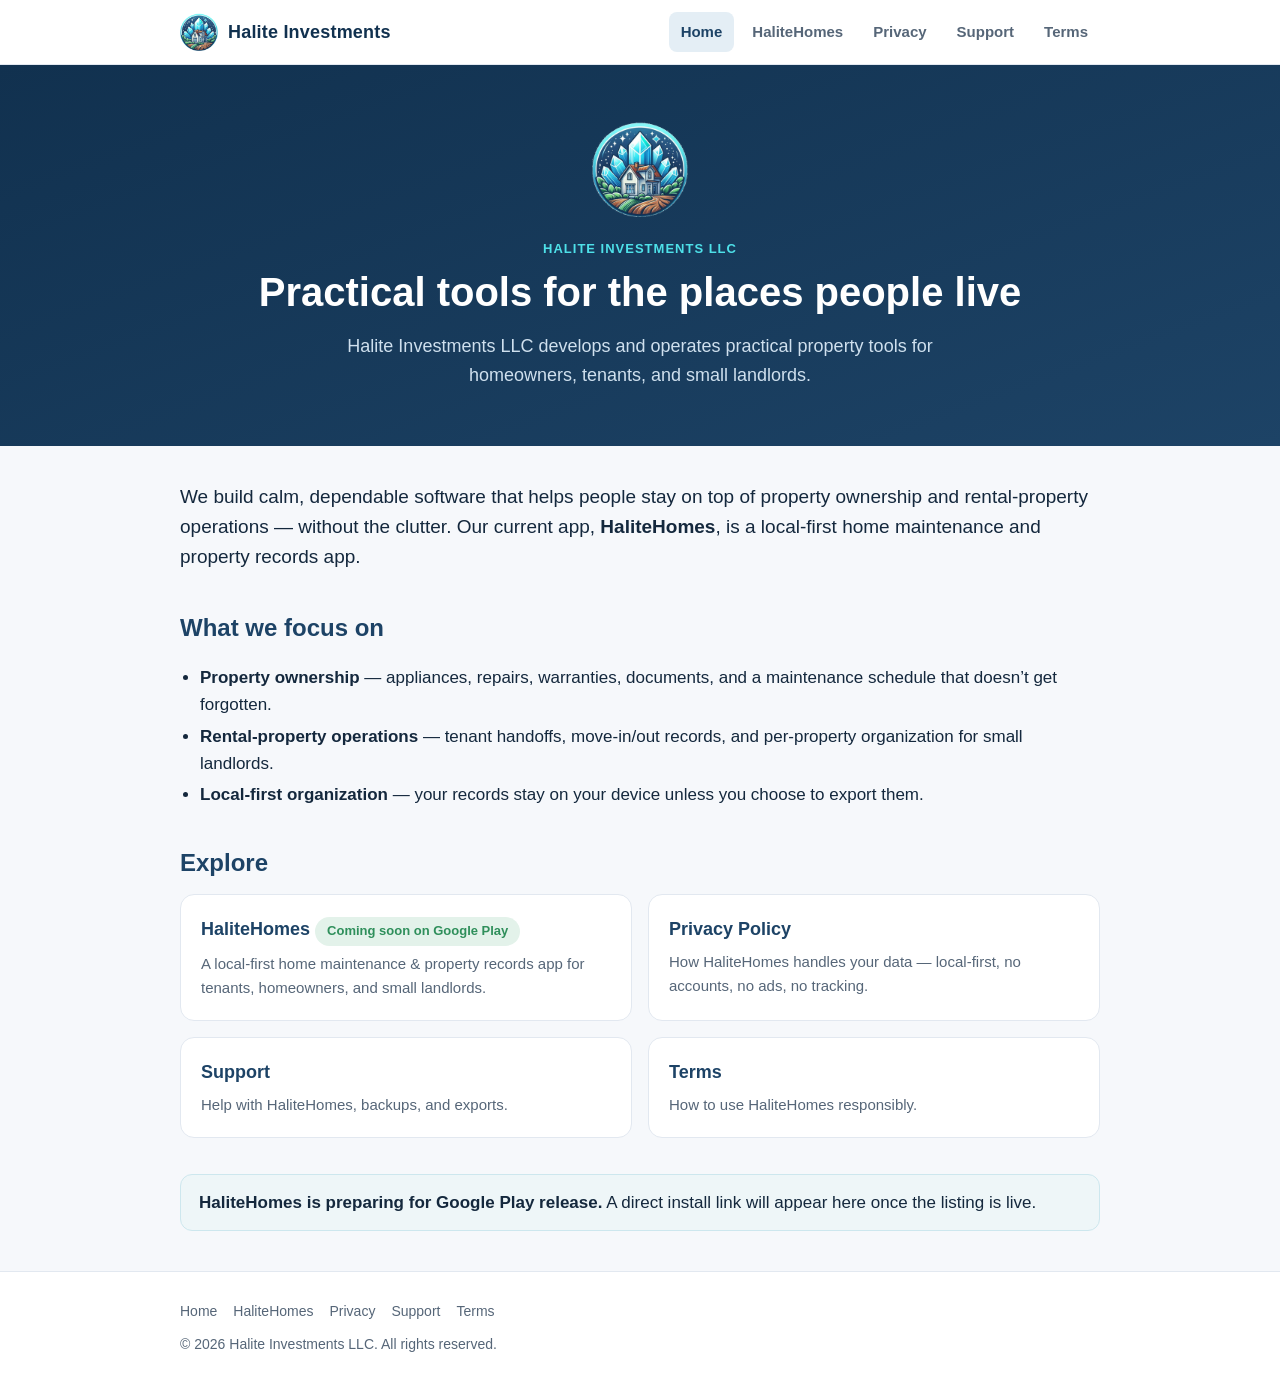
==== index.html @ 0be1e3b7 "Initial Halite Investments LLC static site (GitHub Pages) Static HTML/CSS site for haliteinvestments" ====
<!DOCTYPE html>
<html lang="en">
<head>
  <meta charset="utf-8" />
  <meta name="viewport" content="width=device-width, initial-scale=1" />
  <title>Halite Investments LLC — Practical property tools</title>
  <meta name="description" content="Halite Investments LLC develops and operates practical property tools for homeowners, tenants, and small landlords. HaliteHomes is our current app." />
  <link rel="canonical" href="https://haliteinvestments.com/" />
  <link rel="icon" href="/assets/favicon.png" type="image/png" />
  <link rel="apple-touch-icon" href="/assets/apple-touch-icon.png" />
  <link rel="stylesheet" href="/styles.css" />
  <meta property="og:type" content="website" />
  <meta property="og:site_name" content="Halite Investments LLC" />
  <meta property="og:title" content="Halite Investments LLC" />
  <meta property="og:description" content="Practical, local-first property tools for homeowners, tenants, and small landlords. HaliteHomes is our current app." />
  <meta property="og:url" content="https://haliteinvestments.com/" />
  <meta property="og:image" content="https://haliteinvestments.com/assets/og-image.png" />
  <meta name="twitter:card" content="summary_large_image" />
</head>
<body>
  <header class="site-header">
    <div class="wrap">
      <a class="brand" href="/"><img src="/assets/emblem.png" alt="Halite Investments emblem" /><b>Halite Investments</b></a>
      <nav class="nav" aria-label="Primary">
        <a href="/" aria-current="page">Home</a>
        <a href="/halitehomes/">HaliteHomes</a>
        <a href="/privacy/">Privacy</a>
        <a href="/support/">Support</a>
        <a href="/terms/">Terms</a>
      </nav>
    </div>
  </header>

  <section class="hero">
    <div class="wrap">
      <img class="emblem" src="/assets/emblem.png" alt="Halite Investments logo" />
      <p class="tag">Halite Investments LLC</p>
      <h1>Practical tools for the places people live</h1>
      <p>Halite Investments LLC develops and operates practical property tools for homeowners, tenants, and small landlords.</p>
    </div>
  </section>

  <main class="wrap">
    <section>
      <p class="lead">We build calm, dependable software that helps people stay on top of property ownership and rental-property operations — without the clutter. Our current app, <strong>HaliteHomes</strong>, is a local-first home maintenance and property records app.</p>
    </section>

    <section>
      <h2>What we focus on</h2>
      <ul>
        <li><strong>Property ownership</strong> — appliances, repairs, warranties, documents, and a maintenance schedule that doesn’t get forgotten.</li>
        <li><strong>Rental-property operations</strong> — tenant handoffs, move-in/out records, and per-property organization for small landlords.</li>
        <li><strong>Local-first organization</strong> — your records stay on your device unless you choose to export them.</li>
      </ul>
    </section>

    <section>
      <h2>Explore</h2>
      <div class="cards">
        <a class="card" href="/halitehomes/">
          <h3>HaliteHomes <span class="pill soon">Coming soon on Google Play</span></h3>
          <p>A local-first home maintenance &amp; property records app for tenants, homeowners, and small landlords.</p>
        </a>
        <a class="card" href="/privacy/">
          <h3>Privacy Policy</h3>
          <p>How HaliteHomes handles your data — local-first, no accounts, no ads, no tracking.</p>
        </a>
        <a class="card" href="/support/">
          <h3>Support</h3>
          <p>Help with HaliteHomes, backups, and exports.</p>
        </a>
        <a class="card" href="/terms/">
          <h3>Terms</h3>
          <p>How to use HaliteHomes responsibly.</p>
        </a>
      </div>
    </section>

    <section class="note">
      <strong>HaliteHomes is preparing for Google Play release.</strong> A direct
      install link will appear here once the listing is live.
    </section>
  </main>

  <footer class="site-footer">
    <div class="wrap">
      <div class="links">
        <a href="/">Home</a>
        <a href="/halitehomes/">HaliteHomes</a>
        <a href="/privacy/">Privacy</a>
        <a href="/support/">Support</a>
        <a href="/terms/">Terms</a>
      </div>
      <div>© <span id="y">2026</span> Halite Investments LLC. All rights reserved.</div>
    </div>
  </footer>
</body>
</html>
---- styles.css ----
/* Halite Investments LLC — static site styles.
   Brand: navy / blue / teal / aqua with subtle green, on a light surface.
   No external fonts or scripts. Mobile-first, accessible. */

:root {
  --navy: #11314f;
  --blue: #1d4366;
  --teal: #2dabca;
  --aqua: #4ee1e9;
  --green: #2f8f5b;
  --bg: #f6f8fb;
  --surface: #ffffff;
  --border: #e2e8f0;
  --text: #14283d;
  --muted: #566678;
  --maxw: 960px;
}

* { box-sizing: border-box; }

html { scroll-behavior: smooth; }

body {
  margin: 0;
  font-family: -apple-system, BlinkMacSystemFont, "Segoe UI", Roboto, Helvetica,
    Arial, sans-serif;
  color: var(--text);
  background: var(--bg);
  line-height: 1.6;
  font-size: 17px;
}

a { color: var(--blue); }
a:hover { color: var(--navy); }

.wrap { max-width: var(--maxw); margin: 0 auto; padding: 0 20px; }

/* Header */
.site-header {
  background: var(--surface);
  border-bottom: 1px solid var(--border);
  position: sticky;
  top: 0;
  z-index: 10;
}
.site-header .wrap {
  display: flex;
  align-items: center;
  justify-content: space-between;
  gap: 16px;
  min-height: 64px;
  flex-wrap: wrap;
}
.brand { display: flex; align-items: center; gap: 10px; text-decoration: none; color: var(--navy); }
.brand img { height: 38px; width: auto; }
.brand b { font-size: 18px; letter-spacing: 0.2px; }
.nav { display: flex; gap: 6px; flex-wrap: wrap; }
.nav a {
  text-decoration: none;
  color: var(--muted);
  padding: 8px 12px;
  border-radius: 8px;
  font-size: 15px;
  font-weight: 600;
}
.nav a:hover, .nav a[aria-current="page"] { background: #e4eef5; color: var(--blue); }

/* Hero */
.hero {
  background: linear-gradient(160deg, var(--navy), var(--blue));
  color: #fff;
  padding: 56px 0;
  text-align: center;
}
.hero img.emblem { height: 96px; width: auto; margin-bottom: 14px; }
.hero h1 { margin: 0 0 8px; font-size: clamp(28px, 5vw, 40px); }
.hero p { margin: 0 auto; max-width: 640px; color: #cfe0ee; font-size: 18px; }
.hero .tag { color: var(--aqua); font-weight: 700; letter-spacing: 1px; text-transform: uppercase; font-size: 13px; }

/* Sections */
main { padding: 40px 0 8px; }
section { margin-bottom: 36px; }
h2 { color: var(--blue); font-size: 24px; margin: 0 0 12px; }
h3 { color: var(--navy); font-size: 18px; margin: 18px 0 6px; }
.lead { font-size: 19px; color: var(--text); }
.muted { color: var(--muted); }
ul { padding-left: 20px; }
li { margin: 4px 0; }

/* Cards */
.cards { display: grid; grid-template-columns: 1fr; gap: 16px; }
@media (min-width: 680px) { .cards { grid-template-columns: 1fr 1fr; } }
.card {
  background: var(--surface);
  border: 1px solid var(--border);
  border-radius: 14px;
  padding: 20px;
  text-decoration: none;
  color: inherit;
  display: block;
}
.card:hover { border-color: var(--teal); }
.card h3 { margin-top: 0; color: var(--blue); }
.card p { margin: 6px 0 0; color: var(--muted); font-size: 15px; }

/* Persona / feature blocks */
.persona { border-left: 4px solid var(--teal); background: var(--surface); border-radius: 0 12px 12px 0; padding: 14px 18px; margin-bottom: 14px; border-top: 1px solid var(--border); border-right: 1px solid var(--border); border-bottom: 1px solid var(--border); }
.persona h3 { margin: 0 0 4px; }
.pill { display: inline-block; background: #e4eef5; color: var(--blue); border-radius: 999px; padding: 4px 12px; font-size: 13px; font-weight: 700; }
.pill.soon { background: #e3f2ea; color: var(--green); }

.note { background: #eef6f8; border: 1px solid #cde7ee; border-radius: 12px; padding: 14px 18px; }

/* Buttons */
.btn {
  display: inline-block;
  background: var(--blue);
  color: #fff;
  text-decoration: none;
  padding: 12px 20px;
  border-radius: 10px;
  font-weight: 700;
}
.btn:hover { background: var(--navy); color: #fff; }
.btn.secondary { background: #e4eef5; color: var(--blue); }

/* Footer */
.site-footer {
  border-top: 1px solid var(--border);
  background: var(--surface);
  margin-top: 40px;
  padding: 28px 0;
  color: var(--muted);
  font-size: 14px;
}
.site-footer .links { display: flex; gap: 16px; flex-wrap: wrap; margin-bottom: 10px; }
.site-footer a { color: var(--muted); text-decoration: none; }
.site-footer a:hover { color: var(--blue); }

/* Legal pages */
.legal h2 { margin-top: 28px; }
.legal p, .legal li { color: var(--text); }
.updated { color: var(--muted); font-size: 14px; }
.center { text-align: center; }
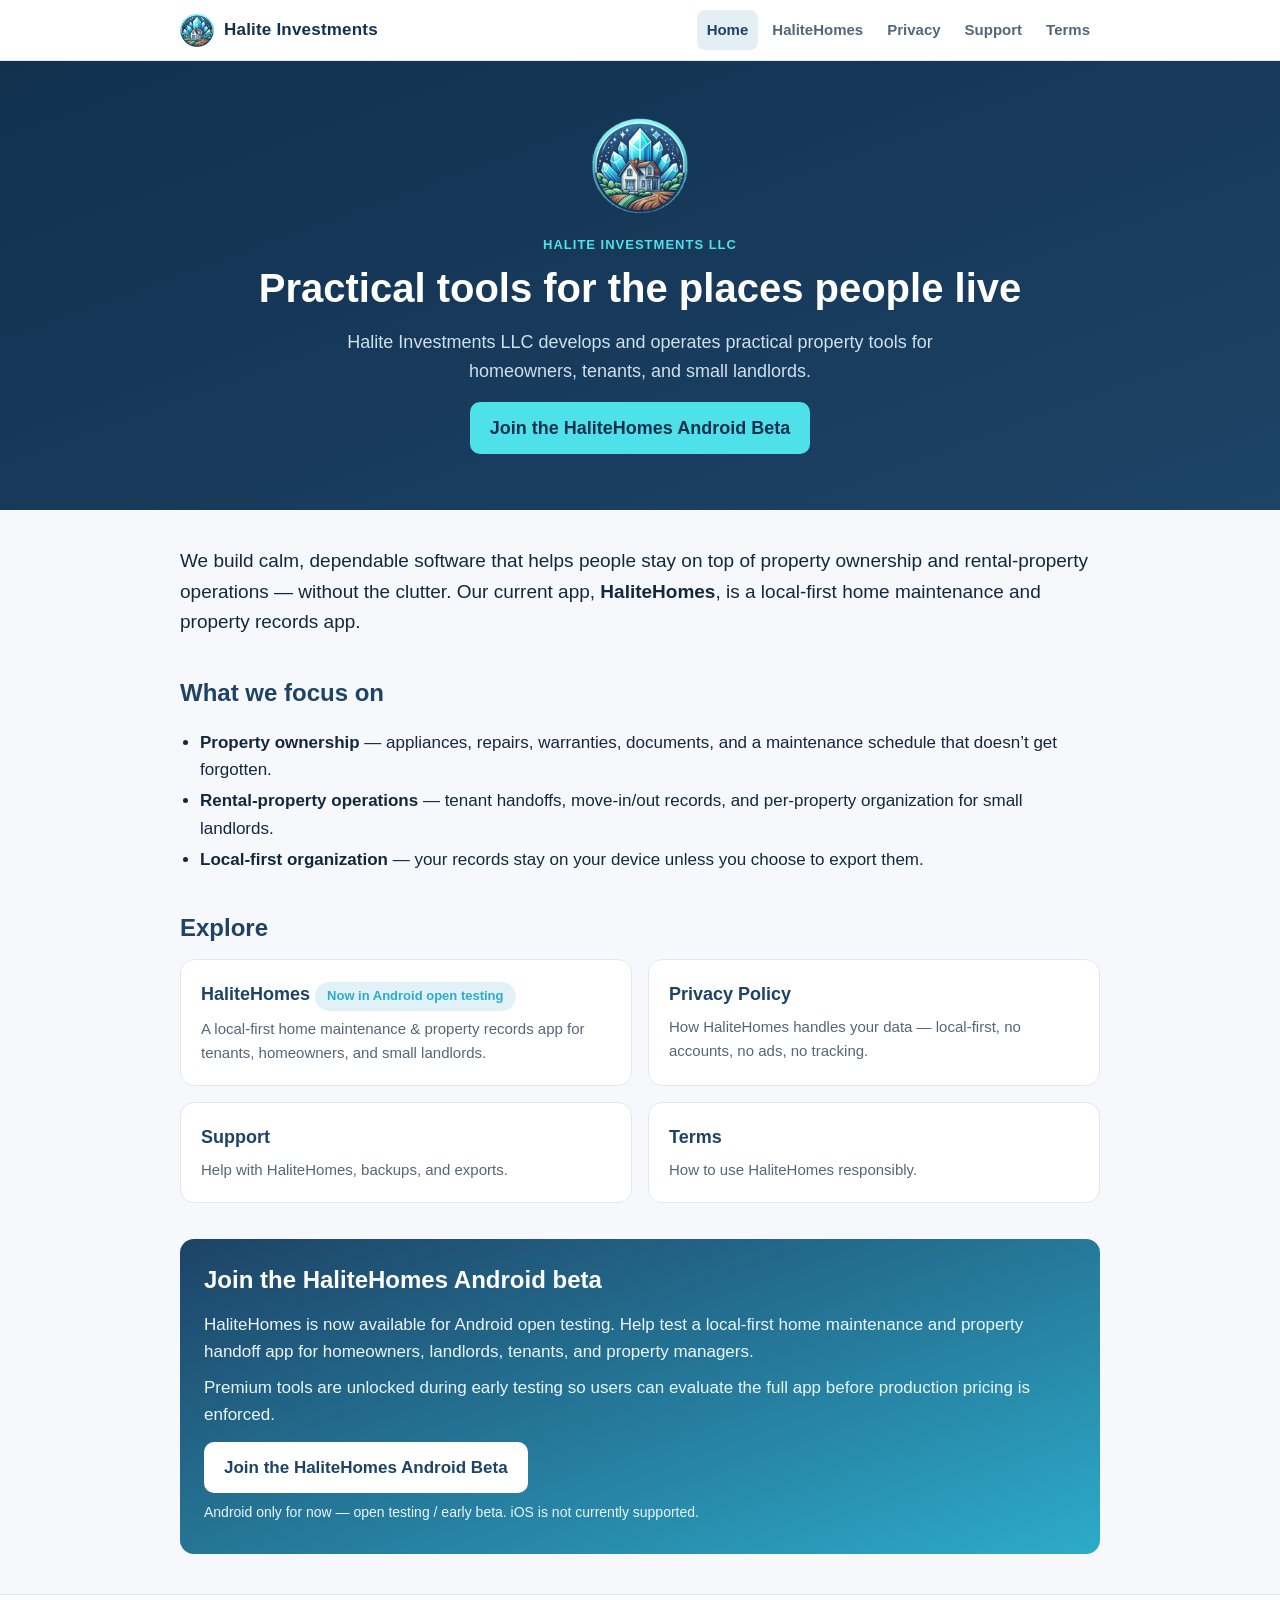
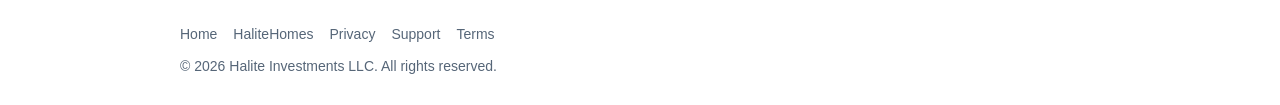
==== commit f9fa85e2: "feat: wire HaliteHomes Android open-testing link + refresh privacy/support for beta Public site upda" ====
--- a/index.html
+++ b/index.html
@@ -4,7 +4,7 @@
   <meta charset="utf-8" />
   <meta name="viewport" content="width=device-width, initial-scale=1" />
   <title>Halite Investments LLC — Practical property tools</title>
-  <meta name="description" content="Halite Investments LLC develops and operates practical property tools for homeowners, tenants, and small landlords. HaliteHomes is our current app." />
+  <meta name="description" content="Halite Investments LLC develops practical, local-first property tools. HaliteHomes is now in Android open testing (beta) for homeowners, landlords, tenants, and property managers." />
   <link rel="canonical" href="https://haliteinvestments.com/" />
   <link rel="icon" href="/assets/favicon.png" type="image/png" />
   <link rel="apple-touch-icon" href="/assets/apple-touch-icon.png" />
@@ -12,7 +12,7 @@
   <meta property="og:type" content="website" />
   <meta property="og:site_name" content="Halite Investments LLC" />
   <meta property="og:title" content="Halite Investments LLC" />
-  <meta property="og:description" content="Practical, local-first property tools for homeowners, tenants, and small landlords. HaliteHomes is our current app." />
+  <meta property="og:description" content="Practical, local-first property tools. HaliteHomes is now in Android open testing (beta) for homeowners, landlords, tenants, and property managers." />
   <meta property="og:url" content="https://haliteinvestments.com/" />
   <meta property="og:image" content="https://haliteinvestments.com/assets/og-image.png" />
   <meta name="twitter:card" content="summary_large_image" />
@@ -37,6 +37,7 @@
       <p class="tag">Halite Investments LLC</p>
       <h1>Practical tools for the places people live</h1>
       <p>Halite Investments LLC develops and operates practical property tools for homeowners, tenants, and small landlords.</p>
+      <p><a class="btn" href="https://play.google.com/store/apps/details?id=com.haliteinvestments.halitehomes" rel="noopener" target="_blank">Join the HaliteHomes Android Beta</a></p>
     </div>
   </section>
 
@@ -58,7 +59,7 @@
       <h2>Explore</h2>
       <div class="cards">
         <a class="card" href="/halitehomes/">
-          <h3>HaliteHomes <span class="pill soon">Coming soon on Google Play</span></h3>
+          <h3>HaliteHomes <span class="pill beta">Now in Android open testing</span></h3>
           <p>A local-first home maintenance &amp; property records app for tenants, homeowners, and small landlords.</p>
         </a>
         <a class="card" href="/privacy/">
@@ -76,9 +77,15 @@
       </div>
     </section>
 
-    <section class="note">
-      <strong>HaliteHomes is preparing for Google Play release.</strong> A direct
-      install link will appear here once the listing is live.
+    <section class="beta-cta">
+      <h2>Join the HaliteHomes Android beta</h2>
+      <p>HaliteHomes is now available for Android open testing. Help test a local-first
+        home maintenance and property handoff app for homeowners, landlords, tenants,
+        and property managers.</p>
+      <p>Premium tools are unlocked during early testing so users can evaluate the full
+        app before production pricing is enforced.</p>
+      <p><a class="btn" href="https://play.google.com/store/apps/details?id=com.haliteinvestments.halitehomes" rel="noopener" target="_blank">Join the HaliteHomes Android Beta</a></p>
+      <p style="font-size:14px">Android only for now — open testing / early beta. iOS is not currently supported.</p>
     </section>
   </main>
 
--- a/styles.css
+++ b/styles.css
@@ -47,23 +47,43 @@
   display: flex;
   align-items: center;
   justify-content: space-between;
-  gap: 16px;
-  min-height: 64px;
-  flex-wrap: wrap;
+  gap: 12px;
+  min-height: 60px;
+  flex-wrap: nowrap;                 /* keep brand + nav on ONE row */
+  /* breathing room at the very top (clears the status/URL bar) */
+  padding-top: calc(8px + env(safe-area-inset-top, 0px));
+  padding-bottom: 8px;
 }
-.brand { display: flex; align-items: center; gap: 10px; text-decoration: none; color: var(--navy); }
-.brand img { height: 38px; width: auto; }
-.brand b { font-size: 18px; letter-spacing: 0.2px; }
-.nav { display: flex; gap: 6px; flex-wrap: wrap; }
+.brand { display: flex; align-items: center; gap: 10px; text-decoration: none; color: var(--navy); flex-shrink: 0; }
+.brand img { height: 34px; width: auto; }
+.brand b { font-size: 17px; letter-spacing: 0.2px; white-space: nowrap; }
+.nav {
+  display: flex;
+  gap: 4px;
+  flex-wrap: nowrap;                 /* never wrap to a second row */
+  overflow-x: auto;                  /* scroll horizontally if it can't all fit */
+  -webkit-overflow-scrolling: touch;
+  scrollbar-width: none;
+}
+.nav::-webkit-scrollbar { display: none; }
 .nav a {
   text-decoration: none;
   color: var(--muted);
-  padding: 8px 12px;
+  padding: 8px 10px;
   border-radius: 8px;
   font-size: 15px;
   font-weight: 600;
+  white-space: nowrap;
 }
 .nav a:hover, .nav a[aria-current="page"] { background: #e4eef5; color: var(--blue); }
+
+/* On narrow phones, drop the wordmark text (keep the emblem) and tighten the
+   nav so all five links stay comfortably on a single row. */
+@media (max-width: 560px) {
+  .brand b { display: none; }
+  .nav { gap: 2px; }
+  .nav a { padding: 8px 8px; font-size: 14px; }
+}
 
 /* Hero */
 .hero {
@@ -108,8 +128,37 @@
 .persona h3 { margin: 0 0 4px; }
 .pill { display: inline-block; background: #e4eef5; color: var(--blue); border-radius: 999px; padding: 4px 12px; font-size: 13px; font-weight: 700; }
 .pill.soon { background: #e3f2ea; color: var(--green); }
+.pill.beta { background: #e0f2f7; color: var(--teal); }
+
+/* Beta announcement / call-to-action */
+.beta-cta { background: linear-gradient(160deg, var(--blue), var(--teal)); color: #fff; border-radius: 14px; padding: 22px 24px; }
+.beta-cta h2 { color: #fff; margin-top: 0; }
+.beta-cta p { color: #e8f6fb; margin: 8px 0; }
+.beta-cta .btn { background: #fff; color: var(--blue); margin-top: 6px; }
+.beta-cta .btn:hover { background: #eaf3f8; color: var(--navy); }
+.hero .btn { margin-top: 16px; background: var(--aqua); color: var(--navy); }
+.hero .btn:hover { background: #fff; color: var(--navy); }
 
 .note { background: #eef6f8; border: 1px solid #cde7ee; border-radius: 12px; padding: 14px 18px; }
+
+/* Plans / tiers */
+.plans { display: grid; grid-template-columns: 1fr; gap: 16px; }
+@media (min-width: 760px) { .plans { grid-template-columns: 1fr 1fr 1fr; } }
+.plan {
+  background: var(--surface);
+  border: 1px solid var(--border);
+  border-radius: 14px;
+  padding: 20px;
+  display: flex;
+  flex-direction: column;
+}
+.plan.featured { border: 2px solid var(--blue); }
+.plan .name { font-size: 18px; font-weight: 800; color: var(--navy); }
+.plan .who { color: var(--muted); font-size: 14px; margin: 2px 0 8px; }
+.plan .price { font-size: 15px; font-weight: 700; color: var(--blue); margin-bottom: 10px; }
+.plan ul { margin: 0; padding-left: 18px; }
+.plan li { font-size: 14.5px; margin: 5px 0; }
+.plan .ribbon { align-self: flex-start; background: var(--blue); color: #fff; border-radius: 999px; font-size: 11px; font-weight: 800; letter-spacing: 0.5px; padding: 3px 10px; margin-bottom: 8px; }
 
 /* Buttons */
 .btn {
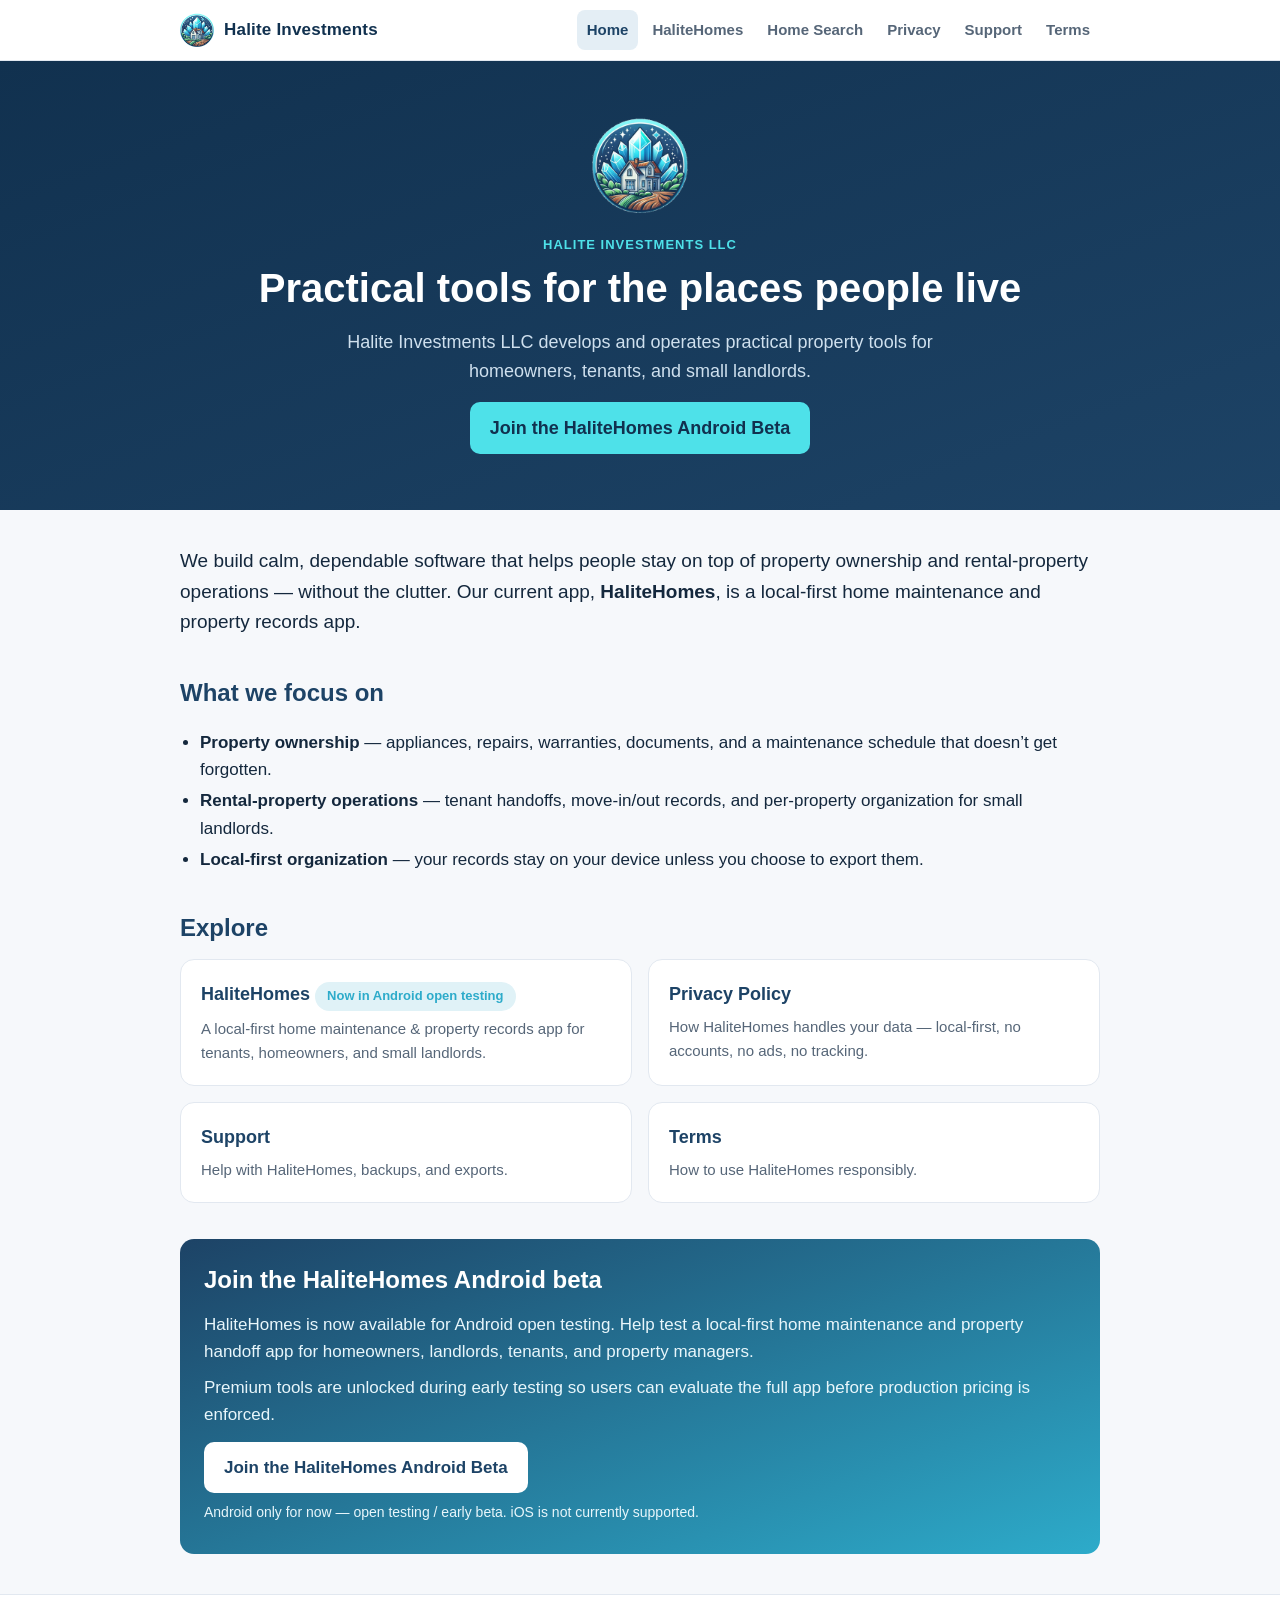
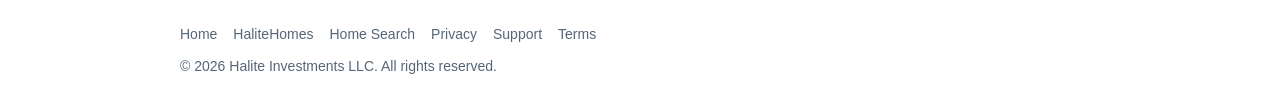
==== commit 0cb83f7e: "Add Home Search tool at /home-search/ + nav link + sample-data disclaimer - New /home-search/ page =" ====
--- a/index.html
+++ b/index.html
@@ -24,6 +24,7 @@
       <nav class="nav" aria-label="Primary">
         <a href="/" aria-current="page">Home</a>
         <a href="/halitehomes/">HaliteHomes</a>
+        <a href="/home-search/">Home Search</a>
         <a href="/privacy/">Privacy</a>
         <a href="/support/">Support</a>
         <a href="/terms/">Terms</a>
@@ -94,6 +95,7 @@
       <div class="links">
         <a href="/">Home</a>
         <a href="/halitehomes/">HaliteHomes</a>
+        <a href="/home-search/">Home Search</a>
         <a href="/privacy/">Privacy</a>
         <a href="/support/">Support</a>
         <a href="/terms/">Terms</a>
